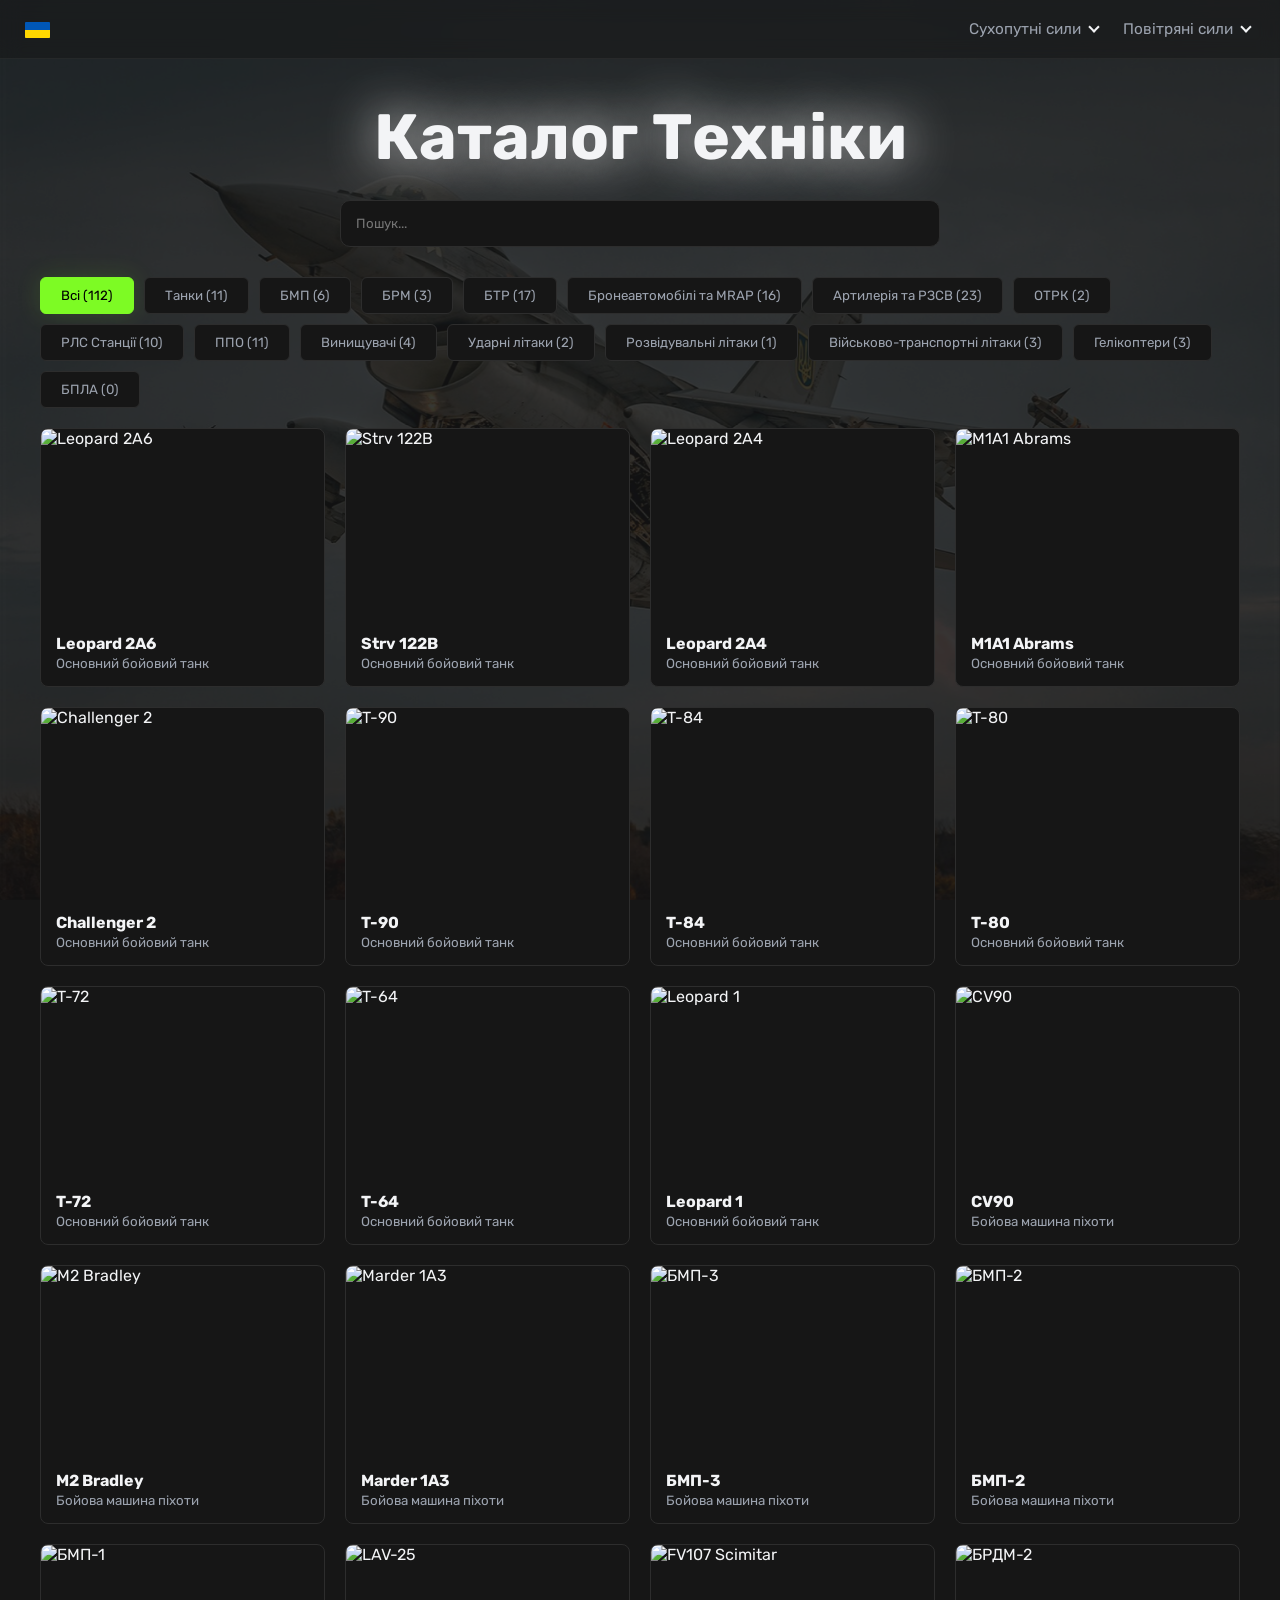
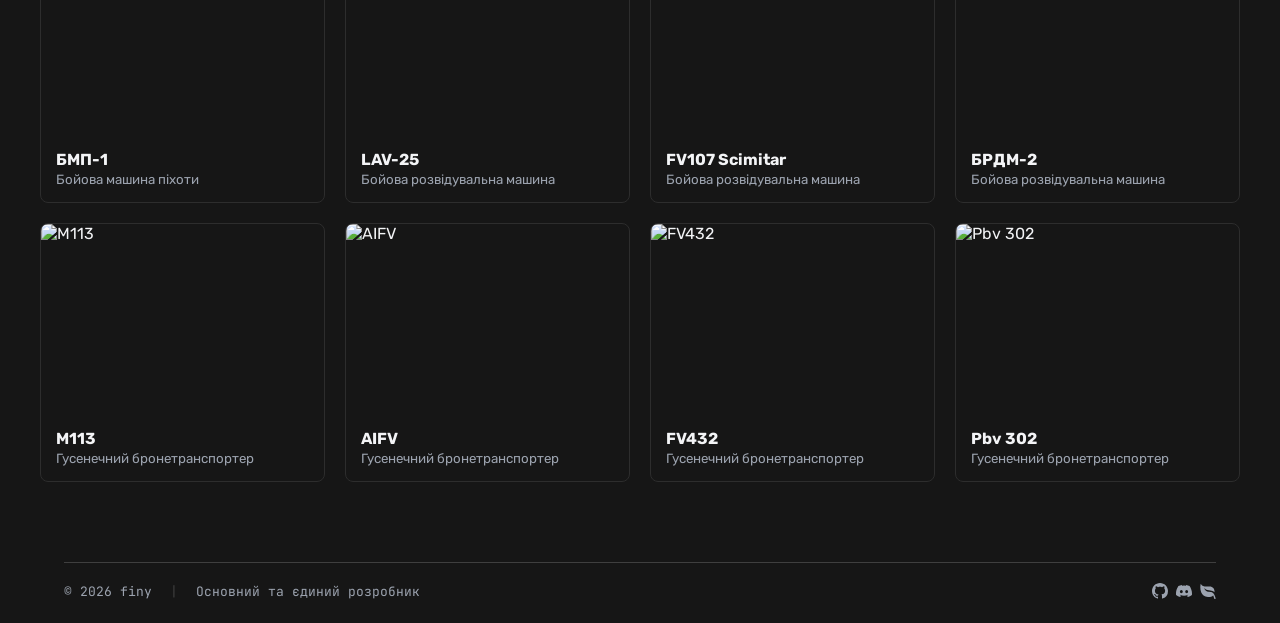
==== catalog.html @ 32f7b721 "first commit" ====
<!DOCTYPE html>
<html lang="uk">

<head>
    <meta charset="UTF-8">
    <meta name="viewport" content="width=device-width, initial-scale=1.0">
    <link rel="stylesheet" href="css/style.css">
    <link rel="stylesheet" href="css/catalog.css">
    <title>Каталог Техніки | Зброя перемоги</title>
</head>

<body>
    <div class="background-image">
        <img src="src/img/bg/F-16AM_UA.jpg">
    </div>

    <header class="top-nav">
        <div class="logo">
            <a href="index.html"><img src="src/img/flags/Flag_of_Ukraine.svg"></a>
        </div>
        <nav class="nav-links">
            <ul>
                <li class="catalogBtn catalog-list-ground">Сухопутні сили <span></span>
                    <ul class="navCatalogContent">
                        <li><a href="catalog.html?category=tanks">Танки</a></li>
                        <li><a href="catalog.html?category=ifv">Бойові машини піхоти (БMП)</a></li>
                        <hr>
                        <li><a href="catalog.html?category=crv">Бойові розвідувальні машини (БРM)</a></li>
                        <li><a href="catalog.html?category=apc">Бронетранспортери (БТР)</a></li>
                        <li><a href="catalog.html?category=mrap">Бронеавтомобілі / MRAP</a></li>
                        <hr>
                        <li><a href="catalog.html?category=artillery-and-mlrs">САУ та РЗСВ</a></li>
                        <li><a href="catalog.html?category=srbm">(О)ТРК</a></li>
                        <hr>
                        <li><a href="catalog.html?category=radar">РЛС Станції</a></li>
                        <li><a href="catalog.html?category=air-defense">Протиповітряна Оборона (ППO)</a></li>
                    </ul>
                </li>
                <li class="catalogBtn catalog-list-airforce">Повітряні сили <span></span>
                    <ul class="navCatalogContent">
                        <li><a href="catalog.html?category=fighters">Винищувачі</a></li>
                        <li><a href="catalog.html?category=strike-fighters">Ударні літаки</a></li>
                        <li><a href="catalog.html?category=reconnaissance-aircrafts">Розвідувальні літаки</a></li>
                        <li><a href="catalog.html?category=transport-aircrafts">Військово-транспортні літаки</a></li>
                        <hr>
                        <li><a href="catalog.html?category=helicopters">Гелікоптери</a></li>
                        <hr>
                        <li><a href="catalog.html?category=uav">БПЛА</a></li>
                        <hr>
                        <li><a href="catalog.html">Ракети та снаряди</a></li>
                    </ul>
                </li>
            </ul>
        </nav>
    </header>

    <main class="catalog-section">
        <div class="catalog-container">
            <h1>Каталог Техніки</h1>
            <div class="catalog-filters">
                <input type="text" id="searchInput" class="search-input" placeholder="Пошук...">
                <div class="filter-buttons">
                    <button class="filter-btn active" data-filter="all">Всі (0)</button>
                    <button class="filter-btn" data-filter="tanks">Танки (0)</button>
                    <button class="filter-btn" data-filter="ifv">БМП (0)</button>
                    <button class="filter-btn" data-filter="crv">БРМ (0)</button>
                    <button class="filter-btn" data-filter="apc">БТР (0)</button>
                    <button class="filter-btn" data-filter="mrap">Бронеавтомобілі та MRAP (0)</button>
                    <button class="filter-btn" data-filter="artillery-and-mlrs">Артилерія та РЗСВ (0)</button>
                    <button class="filter-btn" data-filter="srbm">ОТРК (0)</button>
                    <button class="filter-btn" data-filter="radar">РЛС Станції (0)</button>
                    <button class="filter-btn" data-filter="air-defense">ППО (0)</button>
                    <button class="filter-btn" data-filter="fighters">Винищувачі (0)</button>
                    <button class="filter-btn" data-filter="strike-fighters">Ударні літаки (0)</button>
                    <button class="filter-btn" data-filter="reconnaissance-aircrafts">Розвідувальні літаки (0)</button>
                    <button class="filter-btn" data-filter="transport-aircrafts">Військово-транспортні літаки
                        (0)</button>
                    <button class="filter-btn" data-filter="helicopters">Гелікоптери (0)</button>
                    <button class="filter-btn" data-filter="uav">БПЛА (0)</button>
                </div>
            </div>
            <div class="equipment-grid" id="equipmentGrid"></div>
        </div>
    </main>

    <div class="modal" id="equipmentModal">
        <div class="modal-content">
            <button class="modal-close">&times;</button>
            <div class="modal-body">
                <div class="modal-info-section">
                    <h2 id="modalTitle"></h2>
                    <p id="modalType" class="modal-type"></p>
                    <p id="modalManufacturer" class="modal-manufacturer"></p>
                    <div id="modalOperators" class="modal-operators"></div>
                    <div id="modalSpecs" class="modal-specs"></div>
                    <div id="modalDescription" class="modal-description"></div>
                </div>
                <div class="modal-image-section">
                    <img id="modalImage" src="" alt="" class="modal-image">
                    <div id="modalThumbnails" class="modal-image-thumbnails"></div>
                    <div id="modalNoImage" class="modal-image-placeholder"
                        style="display:none; width:100%; height:300px;"></div>
                </div>
            </div>
        </div>
    </div>

    <hr class="separator">
    <footer class="tech-footer">
        <div class="footer-info">
            <span>&copy; 2026 finy</span>
            <span class="footer-separator">|</span>
            <span>Основний та єдиний розробник</span>
        </div>
        <div class="footer-links">
            <a href="https://github.com/Finyi"><svg xmlns="http://www.w3.org/2000/svg" width="16" height="16"
                    fill="currentColor" class="bi bi-github" viewBox="0 0 16 16">
                    <path
                        d="M8 0C3.58 0 0 3.58 0 8c0 3.54 2.29 6.53 5.47 7.59.4.07.55-.17.55-.38 0-.19-.01-.82-.01-1.49-2.01.37-2.53-.49-2.69-.94-.09-.23-.48-.94-.82-1.13-.28-.15-.68-.52-.01-.53.63-.01 1.08.58 1.23.82.72 1.21 1.87.87 2.33.66.07-.52.28-.87.51-1.07-1.78-.2-3.64-.89-3.64-3.95 0-.87.31-1.59.82-2.15-.08-.2-.36-1.02.08-2.12 0 0 .67-.21 2.2.82.64-.18 1.32-.27 2-.27s1.36.09 2 .27c1.53-1.04 2.2-.82 2.2-.82.44 1.1.16 1.92.08 2.12.51.56.82 1.27.82 2.15 0 3.07-1.87 3.75-3.65 3.95.29.25.54.73.54 1.48 0 1.07-.01 1.93-.01 2.2 0 .21.15.46.55.38A8.01 8.01 0 0 0 16 8c0-4.42-3.58-8-8-8" />
                </svg>
            </a>
            <a href="https://discord.com/users/665686996601143334"><svg xmlns="http://www.w3.org/2000/svg" width="16"
                    height="16" fill="currentColor" class="bi bi-discord" viewBox="0 0 16 16">
                    <path
                        d="M13.545 2.907a13.2 13.2 0 0 0-3.257-1.011.05.05 0 0 0-.052.025c-.141.25-.297.577-.406.833a12.2 12.2 0 0 0-3.658 0 8 8 0 0 0-.412-.833.05.05 0 0 0-.052-.025c-1.125.194-2.22.534-3.257 1.011a.04.04 0 0 0-.021.018C.356 6.024-.213 9.047.066 12.032q.003.022.021.037a13.3 13.3 0 0 0 3.995 2.02.05.05 0 0 0 .056-.019q.463-.63.818-1.329a.05.05 0 0 0-.01-.059l-.018-.011a9 9 0 0 1-1.248-.595.05.05 0 0 1-.02-.066l.015-.019q.127-.095.248-.195a.05.05 0 0 1 .051-.007c2.619 1.196 5.454 1.196 8.041 0a.05.05 0 0 1 .053.007q.121.1.248.195a.05.05 0 0 1-.004.085 8 8 0 0 1-1.249.594.05.05 0 0 0-.03.03.05.05 0 0 0 .003.041c.24.465.515.909.817 1.329a.05.05 0 0 0 .056.019 13.2 13.2 0 0 0 4.001-2.02.05.05 0 0 0 .021-.037c.334-3.451-.559-6.449-2.366-9.106a.03.03 0 0 0-.02-.019m-8.198 7.307c-.789 0-1.438-.724-1.438-1.612s.637-1.613 1.438-1.613c.807 0 1.45.73 1.438 1.613 0 .888-.637 1.612-1.438 1.612m5.316 0c-.788 0-1.438-.724-1.438-1.612s.637-1.613 1.438-1.613c.807 0 1.451.73 1.438 1.613 0 .888-.631 1.612-1.438 1.612" />
                </svg>
            </a>
            <a href="https://finyi.github.io/finy/"><svg xmlns="http://www.w3.org/2000/svg" width="16" height="16"
                    fill="currentColor" class="bi bi-leaf-fill" viewBox="0 0 16 16">
                    <path
                        d="M1.4 1.7c.217.289.65.84 1.725 1.274 1.093.44 2.885.774 5.834.528 2.02-.168 3.431.51 4.326 1.556C14.161 6.082 14.5 7.41 14.5 8.5q0 .344-.027.734C13.387 8.252 11.877 7.76 10.39 7.5c-2.016-.288-4.188-.445-5.59-2.045-.142-.162-.402-.102-.379.112.108.985 1.104 1.82 1.844 2.308 2.37 1.566 5.772-.118 7.6 3.071.505.8 1.374 2.7 1.75 4.292.07.298-.066.611-.354.715a.7.7 0 0 1-.161.042 1 1 0 0 1-1.08-.794c-.13-.97-.396-1.913-.868-2.77C12.173 13.386 10.565 14 8 14c-1.854 0-3.32-.544-4.45-1.435-1.124-.887-1.889-2.095-2.39-3.383-1-2.562-1-5.536-.65-7.28L.73.806z" />
                </svg>
            </a>
        </div>
    </footer>

    <script src="src/js/app.js"></script>
    <script src="src/js/catalog.js"></script>
</body>

</html>
---- css/style.css ----
@import url('https://fonts.googleapis.com/css2?family=JetBrains+Mono:ital,wght@0,100..800;1,100..800&family=Rubik:ital,wght@0,300..900;1,300..900&display=swap');

:root {
    --bg-color: #161616;
    --nav-bg: #16161681; 
    --border-color: #2d2d2d;
    --modal-badge: #ffffff10;
    --hr-color: #3f3f3f;
    --text-main: #f3f4f6;
    --text-muted: #9ca3af; 
    --accent-green: #7dfb24;
    --accent-green-shadow: rgba(125, 251, 36, 0.15);
    --accent-red: #ff4c4c;
    --accent-red-shadow: rgba(255, 76, 76, 0.15);
    --accent-yellow: #ffd83c;
    --font-ui: 'Rubik', sans-serif;
    --font-mono: 'JetBrains Mono', monospace;
}
body {
    min-height: 100dvh;
    color: var(--text-main);
    display: flex;
    flex-direction: column;
    background-color: var(--bg-color);
    font-family: var(--font-ui);
    overflow-x: hidden;
}
* {
    margin: 0;
    padding: 0;
    box-sizing: border-box;
}
ul, li {
    list-style: none;
}
a {
    text-decoration: none;
    color: inherit;
}
hr {
    border: none;
    border-top: 1px solid var(--hr-color);
    margin: 7px 0;
}
.background-image {
    position: fixed;
    top: 0;
    left: 0;
    width: 100%;
    height: 100%;
    z-index: -1;
    overflow: hidden;
}
.background-image img {
    width: 100%;
    height: 100%;
    backdrop-filter: blur(5px);
    object-fit: cover;
    opacity: 0.15;
}
.top-nav {
    display: flex;
    justify-content: space-between;
    align-items: center;
    padding: 15px 25px;
    border-bottom: 1px solid rgba(255, 255, 255, 0.05);
    background: var(--nav-bg);
    backdrop-filter: blur(10px);
    position: sticky;
    top: 0;
    z-index: 1000;
}
.logo{
    width: 25px;
    height: 15px;
    margin-right: 15px;
}
.logo img {
    width: 100%;
    height: auto;
    border-radius: 1px;
}
.nav-links {
    display: flex;
    flex-direction: row;
    align-items: center;
    gap: 35px;
    flex: 1;
}
.nav-links a {
    transition: color 0.1s ease;
}
.nav-links a:hover {
    color: var(--accent-yellow);
}
.nav-links ul {
    display: flex;
    margin-left: auto;
    flex-direction: row;
    font-size: 11.5pt;
    gap: 15px;
}
.catalog-list-ground, .catalog-list-airforce {
    position: relative;
    cursor: pointer;
    padding: 5px;
    transition: color 0.2s ease;
    color: var(--text-muted);
}
.catalog-list-ground:hover, .catalog-list-airforce:hover {
    color: var(--text-main);
}
.catalog-list-ground span, .catalog-list-airforce span {
    display: inline-block;
    width: 8px;
    height: 8px;
    border-bottom: 2px solid var(--text-main);
    border-right: 2px solid var(--text-main);
    transform: rotate(45deg);
    margin-bottom: 3px;
    margin-left: 5px;
}
.catalog-list-ground ul, .catalog-list-airforce ul {
    position: absolute;
    top: 120%;
    left: 0;
    background: var(--bg-color);
    border: 1px solid var(--border-color);
    padding: 20px 20px;
    border-radius: 9px;
    display: none;
    animation: opacity 0.3s ease;
}
@keyframes opacity {
    from { opacity: 0; }
    to { opacity: 1; }
}
.catalog-list-ground ul li, .catalog-list-airforce ul li {
    margin-bottom: 10px;
    color: var(--text-main);
    transition: color 0.3s ease;
}
.hero-section {
    flex-grow: 1;
    display: flex;
    align-items: center;
    padding: 15px 5vw;
}
.hero-content {
    max-width: 900px;
}
.hero-content h1{
    font-size: clamp(40px, 6vw, 80px);
    text-shadow: 0 0 50px rgba(255, 255, 255, 0.907);
    line-height: 1.1;
    margin-bottom: 25px;
    font-weight: 700;
}
.hero-content h1 .highlight, .highlight {
    text-shadow: 0 0 50px rgba(125, 251, 36, 0.948);
    color: var(--accent-green);
}
.subtitle {
    font-size: clamp(10pt, 2vw, 13pt);
    line-height: 1.6;
    color: var(--text-muted);
    margin-bottom: 40px;
    max-width: 600px;
}
.primary-btn {
    display: inline-block;
    background: var(--text-main);
    color: black;
    width: 100%;
    text-align: center;
    padding: 16px;
    font-family: var(--font-mono);
    font-weight: 600;
    font-size: 10pt;
    border-radius: 5px;
    margin-right: 10px;
    margin-top: 10px;
    transition: all 0.3s ease;
}
.primary-btn:hover {
    background: var(--accent-green);
    box-shadow: 0 10px 20px var(--accent-green-shadow);
}
.slider {
    position: relative;
    width: 100%;
    max-width: 1700px;
    height: 60vh;   
    margin: 40px auto 0;
    transform: translateX(5%);
    overflow: hidden;
    border-radius: 8px;
}
.slides {
    display: flex;
    height: 100%;
    transition: transform 1s ease-in-out;
}
.slide {
    min-width: 100%;
    flex-shrink: 0;
    height: 100%;
    object-fit: cover;
    object-position: center;
    opacity: 0.8;
}
.catalog-section {
    flex-grow: 1;
    padding: 40px 20px 40px;
}
.catalog-container {
    max-width: 1200px;
    margin: auto;
}
.catalog-container h1 {
    font-size: clamp(26pt, 6vw, 48pt);
    text-shadow: 0 0 50px rgba(255, 255, 255, 0.907);
    margin-bottom: 25px;
    font-weight: 700;
    text-align: center;
}
.search-input {
    display: block;
    margin: auto;
    width: 50%;
    min-width: 280px;
    padding: 15px;
    background: var(--bg-color);
    border: 1px solid var(--border-color);
    color: var(--text-main);
    border-radius: 10px;
    font-size: 10pt;
    font-family: var(--font-ui);
    transition: all 0.3s ease;
}
.search-input:focus{
    border-color: var(--accent-green);
    box-shadow: 0 8px 24px var(--accent-green-shadow);
    outline: none;
}
.catalog-filters {
    margin-bottom: 20px;
    display: flex;
    flex-direction: column;
    gap: 30px;
}
.filter-buttons {
    display: flex;
    flex-wrap: wrap;
    gap: 10px;
}
.filter-btn {
    padding: 10px 20px;
    background: var(--bg-color);
    border: 1px solid var(--border-color);
    color: var(--text-muted);
    border-radius: 6px;
    cursor: pointer;
    font-size: clamp(8pt, 2vw, 10pt);
    font-family: var(--font-ui);
    transition: all 0.3s ease;
}
.filter-btn:hover {
    border-color: var(--accent-green);
    box-shadow: 0 0 24px var(--accent-green-shadow);
}
.filter-btn.active {
    background: var(--accent-green);
    border-color: var(--accent-green);
    box-shadow: 0 0 24px var(--accent-green-shadow);
    color: black;
}
.equipment-grid {
    display: grid;
    grid-template-columns: repeat(auto-fill, minmax(280px, 1fr));
    gap: 20px;
    margin-bottom: 40px;
}
.equipment-card {
    background: var(--bg-color);
    border: 1px solid var(--border-color);
    border-radius: 8px;
    overflow: hidden;
    cursor: pointer;
    transition: all 0.3s ease;
    display: flex;
    flex-direction: column;
}
.equipment-card:hover {
    border-color: var(--accent-green);
    box-shadow: 0 0 24px var(--accent-green-shadow);
}
.equipment-card-image {
    display: flex;
    align-items: center;
    justify-content: center;
    width: 100%;    
    height: 190px;
    overflow: hidden;
}
.equipment-card-image img {
    width: 100%;
    height: 100%;
    object-fit: cover;
}
.equipment-card-content {
    display: flex;
    padding: 15px;
    flex-direction: column;
}
.equipment-card-name {
    font-weight: bold;
    margin-bottom: 3px;
    color: var(--text-main);
    font-size: clamp(10pt, 6vw, 12pt);
}
.equipment-card-type {
    color: var(--text-muted);
    font-size: clamp(8pt, 6vw, 10pt);
}
.modal {
    display: none;
    position: fixed;
    top: 0;
    left: 0;
    width: 100%;
    height: 100%;
    background: rgba(0, 0, 0, 0.499);
    backdrop-filter: blur(8px);
    z-index: 2000;
    align-items: center;
    justify-content: center;
    animation: opacity 0.2s ease;
}
.modal ::-webkit-scrollbar {
    width: 6px;
}
.modal ::-webkit-scrollbar-track {
    background: inherit;
    border-top-right-radius: 12px;
    border-bottom-right-radius: 12px;
}
.modal ::-webkit-scrollbar-thumb {
    background-color: var(--border-color);
    border-top-right-radius: 12px;
    border-bottom-right-radius: 12px;
}
.modal.active {
    display: flex;
}
.modal-content {
    background: rgba(0, 0, 0, 0.779);
    backdrop-filter: blur(10px);
    border: 1px solid var(--border-color);
    border-radius: 12px;
    max-width: 1200px;
    width: 90%;
    max-height: 80vh;
    overflow-y: auto;
    position: relative;
    animation: opacity 0.2s ease;
}
.modal-close {
    position: absolute;
    right: 18px;
    top: 10px;
    background: rgba(0, 0, 0, 0.016);
    border: none;
    color: var(--text-main);
    font-size: 23pt;
    cursor: pointer;
    display: flex;
    align-items: center;
    justify-content: center;
    transition: all 0.1s ease;
    z-index: 10;
}
.modal-close:hover {
    color: var(--accent-red);
}
.modal-body {
    display: grid;
    gap: 30px;
    padding: 25px;
}
.modal-info-section {
    display: flex;
    flex-direction: column;
}
.modal-info-section h2 {
    font-size: 24pt;
    margin-bottom: 5px;
    color: var(--text-main);
}
.modal-type {
    color: var(--accent-green);
    font-weight: 600;
    margin-bottom: 10px;
    font-size: 15px;
}
.modal-manufacturer {
    font-weight: 500;
    margin-bottom: 16px;
}
.manufacturer-flag {
    width: 20px;
    height: 14px;
    border-radius: 2px;
    object-fit: cover;
}
.modal-operators {
    margin-bottom: 25px;
}
.modal-operators-title {
    color: var(--text-muted);
    text-transform: uppercase;
    font-size: 12px;
    margin-bottom: 10px;
    letter-spacing: 1px;
}
.modal-operators-list {
    display: flex;
    flex-wrap: wrap;
    gap: 8px;
}
.operator-badge {
    display: flex;
    align-items: center;
    gap: 6px;
    padding: 6px 12px;
    background: var(--modal-badge);
    border: 1px solid var(--border-color);
    border-radius: 6px;
    font-size: 9pt;
    color: var(--text-main);
}
.operator-flag {
    width: 20px;
    height: 14px;
    border-radius: 2px;
    background-size: cover;
}
.modal-specs {
    display: grid;
    grid-template-columns: 1fr 1fr;
    gap: 15px;
    margin-bottom: 25px;
    padding: 20px;
    background: var(--modal-badge);
    border-radius: 10px;
    border: 1px solid var(--border-color);
}
.spec-item {
    display: flex;
    flex-direction: column;
}
.spec-label {
    color: var(--text-muted);
    font-size: 9pt;
    margin-bottom: 5px;
    text-transform: uppercase;
    letter-spacing: 0.5px;
}
.spec-value {
    color: var(--text-main);
    font-family: var(--font-mono);
    font-weight: bold;
}
.modal-description {
    color: var(--text-muted);
    line-height: 1.8;
    font-size: clamp(10pt, 2vw, 12pt);
}
.modal-image-section {
    display: flex;
    align-items: center;
    justify-content: center;
    height: 100%;
}
.modal-image {
    width: 100%;
    border-radius: 8px;
    height: 500px;
    object-fit: cover;
}
.modal-image-thumbnails {
    display: flex;
    flex-direction: column;
    justify-content: center;
    gap: 5px;
    margin-left: 10px;
}
.modal-image-thumbnails img {
    width: 90px;
    height: 60px;
    object-fit: cover;
    border-radius: 6px;
    cursor: pointer;
    border: 2px solid transparent;
}
.modal-image-thumbnails img.active {
    border-color: var(--accent-green);
}
.admin-container {
    max-width: 1000px;
    margin: 0 auto;
    padding: 20px;
    background: var(--bg-color);
    border-radius: 8px;
    margin-top: 20px;
    margin-bottom: 20px;
}
.admin-container h1{
    font-size: clamp(10pt, 6vw, 25pt);
    margin-bottom: 15px;
}
.admin-form {
    display: grid;
    gap: 15px;
    margin-bottom: 30px;
    background: var(--modal-badge);
    padding: 20px;
    border-radius: 8px;
    border: 1px solid var(--border-color);
}
.form-group {
    display: flex;
    flex-direction: column;
    gap: 5px;
}
.form-group input, .form-group textarea, .form-group select {
    padding: 10px;
    background: var(--hr-color);
    color: var(--text-main);
    border: none;
    outline: none;
    border-radius: 4px;
    font-family: inherit;
    font-size: clamp(8pt, 6vw, 10pt);
}
.form-group input::placeholder, .form-group textarea::placeholder {
    color: var(--text-muted);
}
.form-group textarea {
    resize: vertical;
    min-height: 80px;
}
.form-group label {
    color: var(--text-main);
    font-weight: bold;
    font-size: 10pt;
}
.form-row {
    display: grid;
    grid-template-columns: 1fr 1fr;
    gap: 15px;
}
.form-row-2 {
    display: grid;
    grid-template-columns: 1fr 1fr 1fr;
    gap: 15px;
}
.button-group {
    display: flex;
    gap: 10px;
    margin-top: 20px;
}
.btn {
    padding: 12px;
    border: none;
    border-radius: 4px;
    cursor: pointer;
    font-weight: 600;
    transition: all 0.3s;
    font-size: 14px;
}
.btn-primary {
    background: var(--bg-color);
    border: 1px solid var(--border-color);
    width: 25%;
    margin: 0 auto;
    color: var(--text-main);
    font-family: var(--font-ui);
}
.btn-primary:hover {
    border: 1px solid var(--accent-green);
    box-shadow: 0 0 24px var(--accent-green-shadow);
}
.result-section {
    display: none;
    background: inherit;
    padding: 20px;
    margin-bottom: 10px;
}
.result-section.active {
    display: block;
}
.btn-copy {
    background: var(--border-color);
    color: var(--text-main);
    border: 1px solid var(--border-color);
}
.btn-copy:hover {
    background: var(--accent-green);
    border: 1px solid var(--accent-green);
    box-shadow: 0 0 24px var(--accent-green-shadow);
    color: black;
}
.json-output {
    background: black;
    padding: 10px;
    border-radius: 8px;
    overflow-x: auto;
    font-family: var(--font-mono);
    font-size: 10pt;
    color: #4caf50;
    line-height: 1.4;
    margin-bottom: 10px;
}
.separator {
    width: 90%;
    margin: 0 auto;
    border-top: 1px solid var(--hr-color);
}
.tech-footer {
    display: flex;
    justify-content: space-between;
    padding: 20px 5vw;
    font-family: var(--font-mono);
    font-size: 13px;
    color: var(--text-muted);
}
.tech-footer .footer-separator {
    margin: 0 10px;
    color: var(--hr-color);
}

@media (max-width: 1440px) {
    .slider {
        position: relative;
        width: 100%;
        max-width: 800px;
        height: 60vh;   
    }
    .slide {
        max-width: 70%;
    }
}

@media (max-width: 1024px) {
    .modal-image {
        width: 85%;
        height: 400px;
    }
}

@media (max-width: 768px) {
    .nav-links { 
        display: none; 
    }
    .tech-footer {
        flex-direction: column; 
        text-align: center;
        gap: 10px; 
    }
    .equipment-grid {
        grid-template-columns: repeat(auto-fill, minmax(150px, 1fr));
        gap: 15px;
    }
    .filter-buttons {
        flex-direction: row;
        justify-content: center;
        gap: 6px;
    }
    .filter-btn {
        width: 45%; 
    }
    .modal-body {
        grid-template-columns: 1fr;
        padding: 20px;
        gap: 20px;
    }
    .modal-close {
        top: 10px;
        right: 10px;
    }
    .form-row, .form-row-3 {
        grid-template-columns: 1fr;
    }
    .catalog-section {
        padding: 30px 15px 20px;
    }
    .catalog-header {
        margin-bottom: 30px;
    }
}

@media (max-width: 426px) {
    .hero-section {
        flex-direction: column;
        display: flex;
        align-items: center;
        justify-content: center;
        padding: 15px 5vw;
    }
    .slider {
        position: relative;
        width: 100%;
        max-width: 1700px;
        height: 80vh;   
        margin: 0 auto;
        margin-top: 18px;
        transform: none;
        overflow: hidden;
        border-radius: 8px;
    }
    .modal-image-section {
        flex-direction: column;
    }
    .modal-image {
        width: 100%;
    }
    .modal-image-thumbnails {
        flex-direction: row;
        justify-content: center;
        gap: 5px;
        margin-top: 15px;
        margin-left: 0;
    }
    .modal-image-thumbnails img {
        width: 70px;
        height: 60px;
    }
    .admin-container {
        max-width: 550px;
    }
    .form-group input, .form-group textarea, .form-group select {
        width: 85%;
    }
}

@media (max-width: 321px) {
    .form-group input, .form-group textarea, .form-group select {
        width: 80%;
    }
}
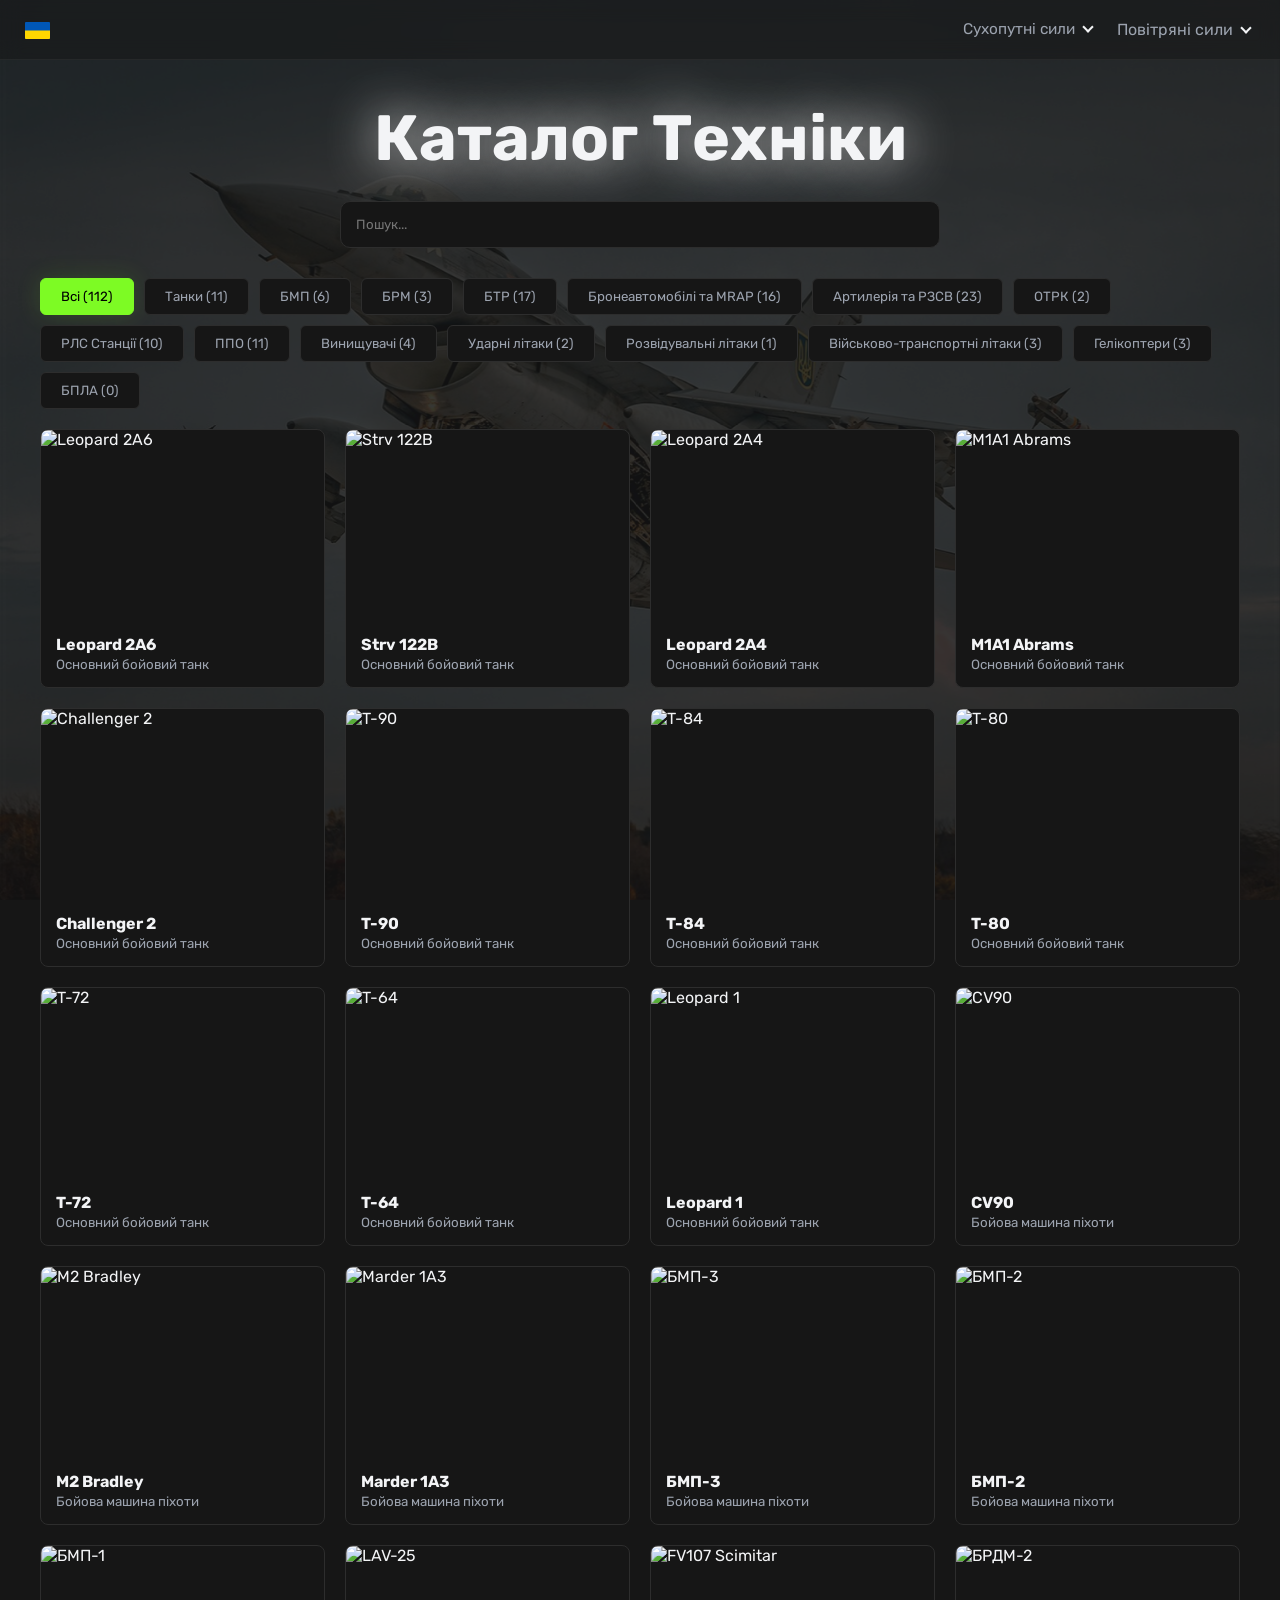
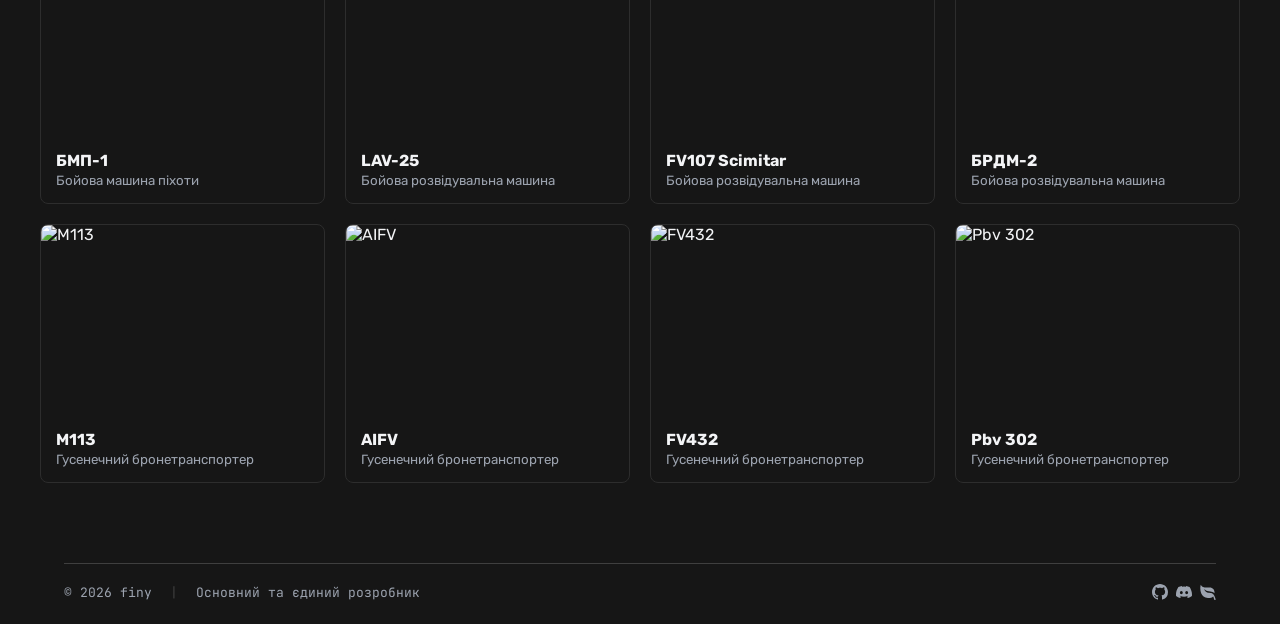
==== commit efdff26e: "adding burger menu and fix nav-bar" ====
--- a/catalog.html
+++ b/catalog.html
@@ -52,7 +52,48 @@
                 </li>
             </ul>
         </nav>
+
+        <button class="burger-menu" id="burgerMenu">
+            <span></span>
+            <span></span>
+            <span></span>
+        </button>
     </header>
+
+    <div id="modalMobile">
+        <ul>
+            <li class="catalogBtn catalog-list-ground">Сухопутні сили <span></span>
+                <ul class="navCatalogContent">
+                    <li><a href="catalog.html?category=tanks">Танки</a></li>
+                    <li><a href="catalog.html?category=ifv">Бойові машини піхоти (БMП)</a></li>
+                    <hr>
+                    <li><a href="catalog.html?category=crv">Бойові розвідувальні машини (БРM)</a></li>
+                    <li><a href="catalog.html?category=apc">Бронетранспортери (БТР)</a></li>
+                    <li><a href="catalog.html?category=mrap">Бронеавтомобілі / MRAP</a></li>
+                    <hr>
+                    <li><a href="catalog.html?category=artillery-and-mlrs">САУ та РЗСВ</a></li>
+                    <li><a href="catalog.html?category=srbm">(О)ТРК</a></li>
+                    <hr>
+                    <li><a href="catalog.html?category=radar">РЛС Станції</a></li>
+                    <li><a href="catalog.html?category=air-defense">Протиповітряна Оборона (ППO)</a></li>
+                </ul>
+            </li>
+            <li class="catalogBtn catalog-list-airforce">Повітряні сили <span></span>
+                <ul class="navCatalogContent">
+                    <li><a href="catalog.html?category=fighters">Винищувачі</a></li>
+                    <li><a href="catalog.html?category=strike-fighters">Ударні літаки</a></li>
+                    <li><a href="catalog.html?category=reconnaissance-aircrafts">Розвідувальні літаки</a></li>
+                    <li><a href="catalog.html?category=transport-aircrafts">Військово-транспортні літаки</a></li>
+                    <hr>
+                    <li><a href="catalog.html?category=helicopters">Гелікоптери</a></li>
+                    <hr>
+                    <li><a href="catalog.html?category=uav">БПЛА</a></li>
+                    <hr>
+                    <li><a href="catalog.html">Ракети та снаряди</a></li>
+                </ul>
+            </li>
+        </ul>
+    </div>
 
     <main class="catalog-section">
         <div class="catalog-container">
--- a/css/style.css
+++ b/css/style.css
@@ -140,6 +140,57 @@
     color: var(--text-main);
     transition: color 0.3s ease;
 }
+.burger-menu {
+    display: none;
+    flex-direction: column;
+    outline: none;
+    background: none;
+    border: none;
+    cursor: pointer;
+    gap: 5px;
+}
+.burger-menu span{
+    width: 25px;
+    height: 3px;
+    gap: 10px;
+    background: var(--accent-green);
+}
+#modalMobile{
+    display: none;
+    position: fixed;
+    width: 100%;
+    height: 80%;
+    background: var(--nav-bg);
+    backdrop-filter: blur(10px);
+    z-index: 999;
+    animation: opacity 0.2s ease-in-out;
+}
+#modalMobile ul {
+    display: flex;
+    flex-direction: row;
+    align-items: center;
+    justify-content: center;
+    margin-top: 80px;
+    gap: 15px;
+    flex: 1;
+}
+#modalMobile .navCatalogContent {
+    transform: translateY(-25%);
+}
+#modalMobile .catalog-list-ground, .catalog-list-airforce {
+    font-size: clamp(8pt, 2vw, 12pt);
+}
+#modalMobile .catalog-list-ground ul, .catalog-list-airforce ul {
+    position: absolute; 
+    background-color: #16161627;
+    backdrop-filter: blur(10px);
+    border: 1px solid var(--border-color);
+    padding: 15px 15px;
+    border-radius: 9px;
+    font-size: clamp(8pt, 2vw, 9pt);
+    display: none;
+    animation: opacity 0.3s ease;
+}
 .hero-section {
     flex-grow: 1;
     display: flex;
@@ -369,7 +420,7 @@
     position: absolute;
     right: 18px;
     top: 10px;
-    background: rgba(0, 0, 0, 0.016);
+    background: none;
     border: none;
     color: var(--text-main);
     font-size: 23pt;
@@ -663,6 +714,9 @@
     .nav-links { 
         display: none; 
     }
+    .burger-menu{
+        display: flex;
+    }
     .tech-footer {
         flex-direction: column; 
         text-align: center;
